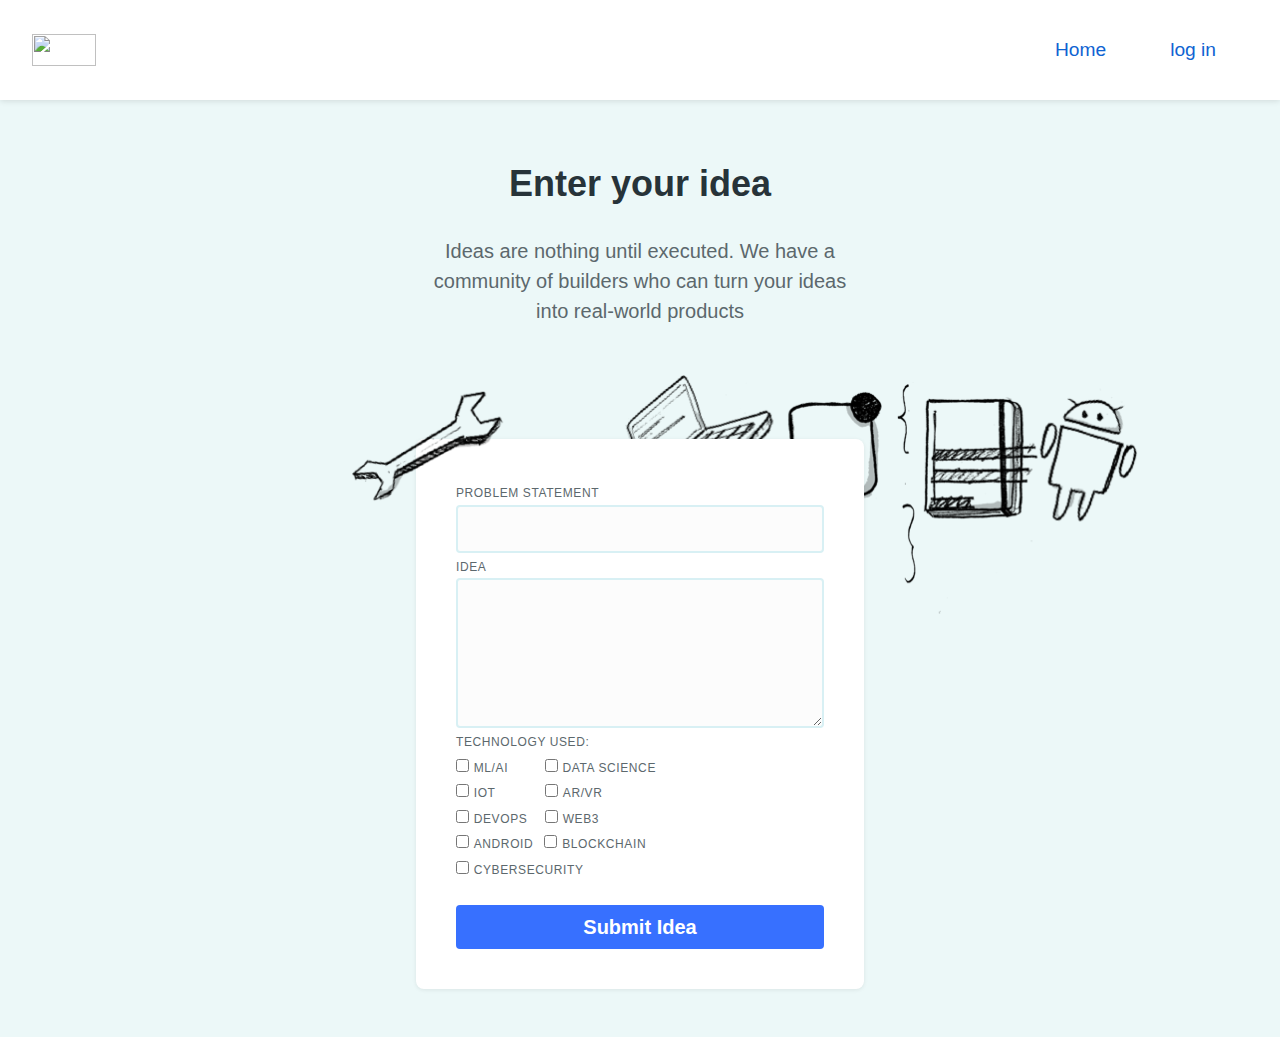
==== organization.html @ f29d4d71 "first commit" ====
<!DOCTYPE html>
<html lang="en">

<head>
    <meta charset="UTF-8">
    <meta http-equiv="X-UA-Compatible" content="IE=edge">
    <meta name="viewport" content="width=device-width, initial-scale=1.0">
    <title>Get your Score | Home</title>
    <link rel="stylesheet" href="teamform.css">
    <link rel="preconnect" href="https://fonts.googleapis.com">
    <link rel="preconnect" href="https://fonts.gstatic.com" crossorigin>

</head>

<body>
    <script src=" js/script.js">
    </script>
    <div class="nav">
        <img src="/Images/logo.jpg" alt="" id="logo">
        <ul>
            <li> <a href="index.html">Home</a></li>
            <li class="sign"> <a href="#">log in</a></li>

        </ul>


    </div>
    <div class="container">
        <h1>Enter your idea</h1>
        <p>Ideas are nothing until executed. We have a community of builders who can turn your ideas into real-world
            products</p>
        <div class="bgimage">
            <img src="/Images/wrench.png" alt="wrench picture" id="img1">
            <img src="/Images/idea.png" alt="" id="img2">

        </div>
        <div elevation="1" class="formcontainer">
            <form>
                <div style="position:relative" >
                    <div style="width:100%">
                        <label for="name" >Problem Statement</label>
                        <input type="text" id="name" name="name"
                            required="" value=""
                            class="inputarea">
                    </div>
                </div>



                <div style="position:relative" >
                    <div style="width:100%">
                        <label for="source" >Idea</label>
                        <textarea cols="55" name="commentText" rows="5" required minlength="50"  ></textarea >
                        </div>
                </div>

                <div class="techstack">
                    <label >Technology Used:</label>  <br>         
                        <input type="checkbox" name="" />
                        <label class="check">ML/AI</label>
                        <input type="checkbox" name="" style="margin-left: 2rem;">
                        <label  class="check" >Data Science</label><br>
                        <input type="checkbox" name="">
                        <label class="check">Iot</label>
                        <input type="checkbox" name="" style="margin-left: 2.8rem;">
                        <label class="check">AR/VR</label> <br>
                        <input type="checkbox" name="">
                        <label class="check">DevOps</label>
                        <input type="checkbox" name="" style="margin-left: 0.8rem;">
                        <label class="check" >Web3</label><br>
                        <input type="checkbox" name="">
                        <label class="check">Android</label>
                        <input type="checkbox" name="" style="margin-left: 0.4rem;">
                        <label class="check">BlockChain</label> <br>
                        <input type="checkbox" name="">
                        <label class="check">CyberSecurity</label><br>
                </div>


                <button type="submit" style="margin-top:24px" class="dOFwcF" >Submit Idea</button>
            </form>
        </div>
    </div>
</body>
---- teamform.css ----
*{
    margin: 0;
    padding: 0;
    font-family: "Nunito Sans", sans-serif;
}

.sign{
  float: right;
}

.nav{
    -webkit-box-align: center;
    align-items: center;
    display: flex;
    height: 100px;
    -webkit-box-pack: justify;
    justify-content: space-between;
    padding: 0px 2rem;
    position: relative;
    background-color: white;
    box-shadow: 0px 1px 6px rgba(0, 0, 0, 0.12);

  }

  ul{
    display: flex;

    
  }

  
.nav li {
    list-style: none;
    margin: 0px 2rem;
  }
  
 .nav li a {
    color: #0f63d2;
    text-decoration: none;
    font-size: 1.2rem;
  }

  #logo{
    height: 2rem;
    width: 4rem;
  }
  
  .bgimage{
    margin-top: 3rem;
    display: flex;
}
  #img1{
    height: 7rem;
    width: 11rem;
    margin-left: -4rem;
    padding-top: 1rem;
    z-index: 3;
  }

  #img2{
    height: 15rem;
    width: 35rem;
    padding-left: 7.6rem;
  }

  body{
    -webkit-font-smoothing: antialiased;
    background-color: rgb(236, 248, 248);
    font-family: "Nunito Sans", sans-serif;
    font-weight: 400;
    line-height: 1.5;
    overflow: hidden scroll;
    text-rendering: optimizelegibility;
    font-size: 17px !important;
  }

  .container{
    display: flex;
    flex-direction: column;
    padding: 0rem 26rem;
  }

  h1{
    text-align: center;
    font-family: "Nunito Sans", sans-serif;
    font-weight: 900;
    letter-spacing: normal;
    color: rgb(39, 51, 57);
    font-size: 36px;
    line-height: 40px;
    padding-top: 4rem;
    padding-bottom: 2rem;
  }

  p{
    text-align: center;
    font-family: "Nunito Sans", sans-serif;
    font-weight: 500;
    letter-spacing: normal;
    color: rgb(92, 104, 109);
    font-size: 20px;
    line-height: 30px;
    
  }

  

  form {
    display: block;
    margin-top: 0em;
}



.inputarea {
    background-color: rgb(252, 252, 252);
    border-radius: 4px;
    border: 2px solid rgb(216, 240, 244);
    box-sizing: border-box;
    display: flex;
    height: 48px;
    outline: none;
    padding-left: 15px;
    padding-right: 15px;
    width: 100%;
    font-family: "Nunito Sans", sans-serif;
    font-weight: 400;
    letter-spacing: normal;
    color: rgb(39, 51, 57);
    font-size: 18px;
    line-height: 27px;
}

textarea{
    background-color: rgb(252, 252, 252);
    border-radius: 4px;
    border: 2px solid rgb(216, 240, 244);
    box-sizing: border-box;
    display: flex;
    height: 150px;
    outline: none;
    padding-left: 15px;
    padding-right: 15px;
    width: 100%;
    font-family: "Nunito Sans", sans-serif;
    font-weight: 400;
    letter-spacing: normal;
    color: rgb(39, 51, 57);
    font-size: 18px;
    line-height: 67px;
}


label {
    margin-bottom: 8px;
    text-transform: uppercase;
    font-family: Montserrat, sans-serif;
    font-weight: 500;
    letter-spacing: 0.6px;
    color: rgb(92, 104, 109);
    font-size: 12px;
    line-height: 15px;
}



.formcontainer {
    background-color: rgb(255, 255, 255);
    border-radius: 8px;
    box-shadow: rgb(0 0 0 / 8%) 0px 1px 4px 0px;
    height: 100%;
    padding: 40px;
    margin-top: -175px;

    margin-bottom: 3rem;
}

input[type=checkbox] {
    accent-color: #3d7fd6;
  }

input[type=checkbox]:hover{
    cursor: pointer;
}

button[type=submit]:hover{
    cursor: pointer;
}

input{

    writing-mode: horizontal-tb !important;
    
    text-rendering: auto;
    color: fieldtext;
    letter-spacing: normal;
    word-spacing: normal;
    line-height: normal;
    text-transform: none;
    text-indent: 0px;
    text-shadow: none;
    display: inline-block;
    text-align: start;
    appearance: auto;
    -webkit-rtl-ordering: logical;
    cursor: text;
    background-color: field;
    margin: 0em;
    padding: 1px 2px;
    border-width: 2px;
    border-style: inset;
    border-color: -internal-light-dark(rgb(118, 118, 118), rgb(133, 133, 133));
    border-image: initial;
}

input:focus{
    border: 2px solid;
    border-color:#3d7fd6;
  }
  input:hover{
    border: 2px solid;
    border-color: #3d7fd6;
  }
  textarea:hover{
    border: 2px solid;
    border-color: #3d7fd6;
  }


.dOFwcF:disabled {
    cursor: no-drop;
    background-color: rgb(210, 224, 255);
    color: rgb(252, 252, 252);
}

.dOFwcF {
    -webkit-box-align: center;
    align-items: center;
    background-color: rgb(55, 112, 255);
    border-radius: 4px;
    border: 2px solid transparent;
    color: rgb(255, 255, 255);
    display: flex;
    font-family: "Nunito Sans", sans-serif;
    font-size: 20px;
    font-weight: 600;
    height: 44px;
    -webkit-box-pack: center;
    justify-content: center;
    margin: 0px;
    outline: none;
    padding: 0px 32px;
    transition: all 0.1s ease-in 0s;
    white-space: nowrap;
    width: 100%;
}

/* button, select {
    text-transform: none;
}

button, input {
    overflow: visible;
}

button, input, optgroup, select, textarea {
    font-family: inherit;
    font-size: 100%;
    line-height: 1.15;
    margin: 0px;
} */
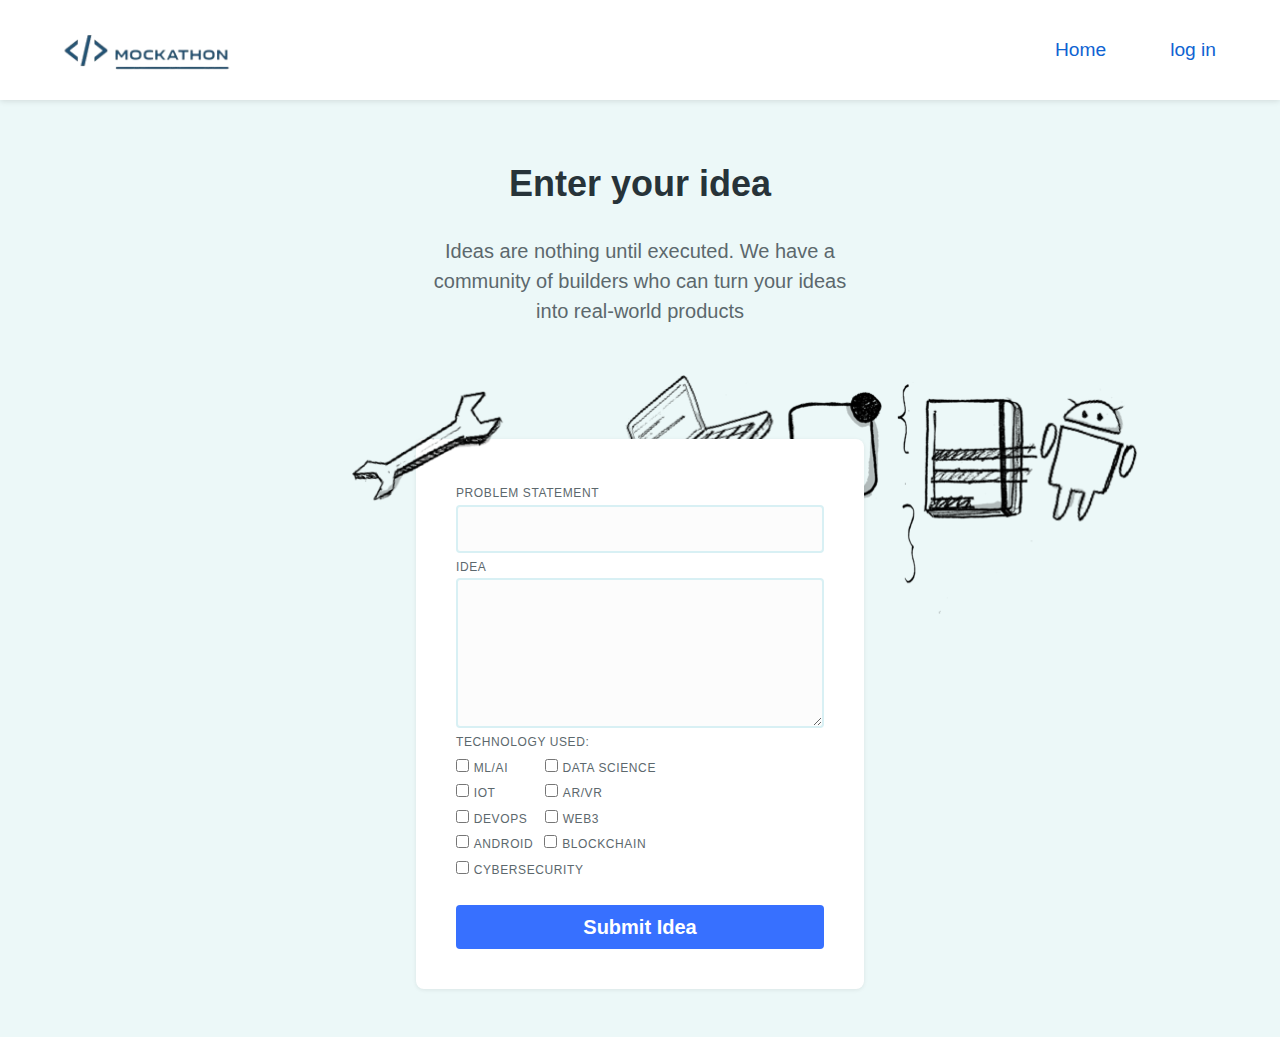
==== commit 825d5205: "change something" ====
--- a/organization.html
+++ b/organization.html
@@ -16,7 +16,7 @@
     <script src=" js/script.js">
     </script>
     <div class="nav">
-        <img src="/Images/logo.jpg" alt="" id="logo">
+        <img src="/Images/logo.png" alt="" id="logo">
         <ul>
             <li> <a href="index.html">Home</a></li>
             <li class="sign"> <a href="#">log in</a></li>
--- a/teamform.css
+++ b/teamform.css
@@ -41,8 +41,8 @@
   }
 
   #logo{
-    height: 2rem;
-    width: 4rem;
+    height: 14rem;
+    width: 14rem;
   }
   
   .bgimage{
